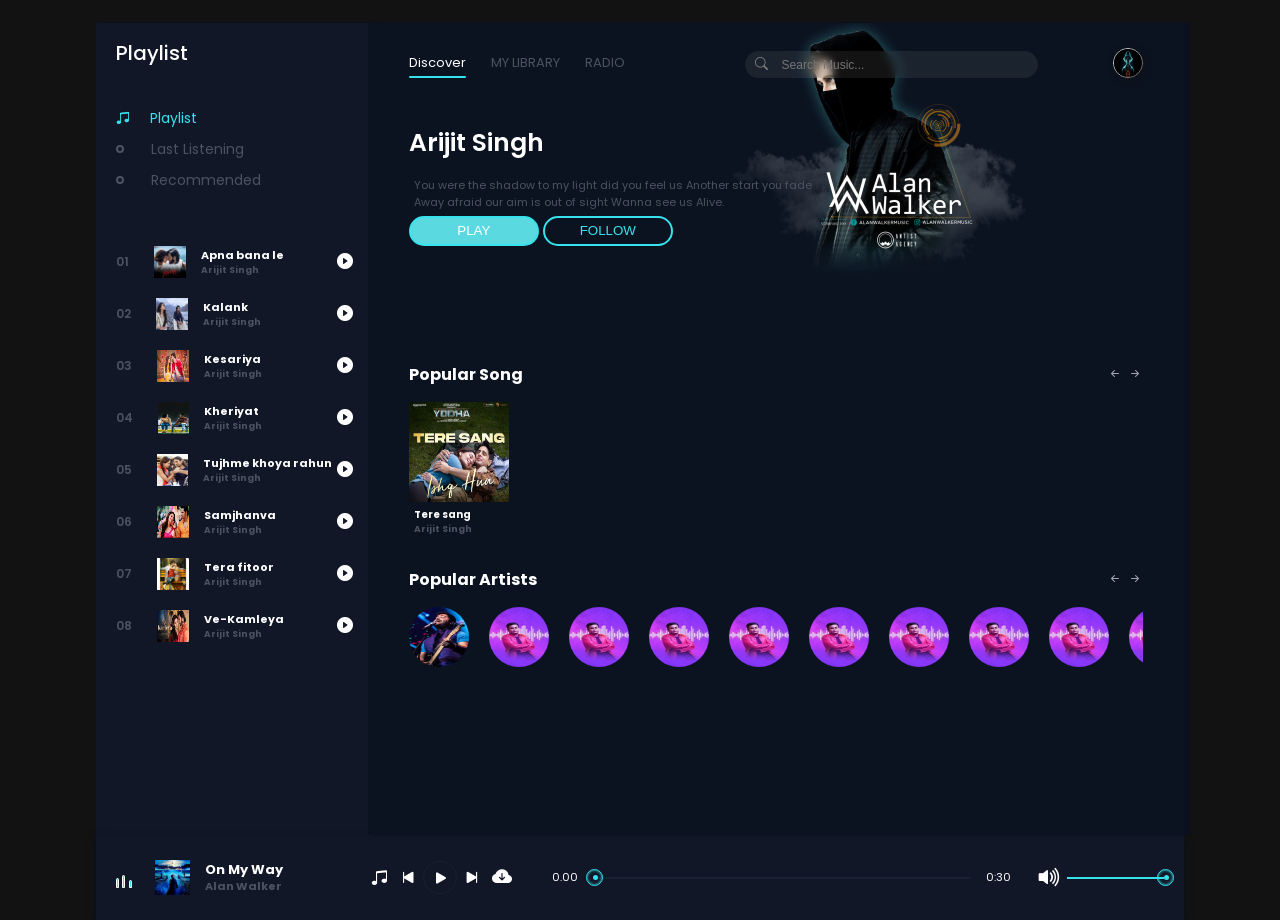
==== arijit.html @ 4837fdac "add new playlist" ====
<!DOCTYPE html>
<html lang="en">
<head>
    <meta charset="UTF-8">
    <meta name="viewport" content="width=device-width, initial-scale=1.0">
    <link rel="stylesheet" href="https://cdn.jsdelivr.net/npm/bootstrap-icons@1.13.1/font/bootstrap-icons.min.css">
    <link rel="stylesheet" href="style.css">
    <title>Music-Player</title>
</head>
<body>
    <header>
        <div class="menu_side">
            <h1>Playlist</h1>
            <div class="playlist">
                <h4 class="active"><span></span><i class="bi bi-music-note-beamed"></i>Playlist</h4>
                <h4><span></span><i class="bi bi-music-note-beamed"></i>Last Listening</h4>
                <h4><span></span><i class="bi bi-music-note-beamed"></i>Recommended</h4>
            </div>
            <div class="menu_song">
                <li class="songItem">
                    <span>01</span>
                    <img src="img/1.jpg" alt="">
                    <h5>On My Way <br> 
                        <div class="subtitle">Alan Walker</div>
                    </h5>
                    <i class="bi playListPlay bi-play-circle-fill" id="1"></i>
                </li>
                <li class="songItem">
                    <span>02</span>
                    <img src="img/2.jpg" alt="">
                    <h5>On My Way <br> 
                        <div class="subtitle">Alan Walker</div>
                    </h5>
                    <i class="bi playListPlay bi-play-circle-fill" id="2"></i>
                </li>
                <li class="songItem">
                    <span>03</span>
                    <img src="img/3.jpg" alt="">
                    <h5>On My Way <br> 
                        <div class="subtitle">Alan Walker</div>
                    </h5>
                    <i class="bi playListPlay bi-play-circle-fill" id="3"></i>
                </li>
                <li class="songItem">
                    <span>04</span>
                    <img src="img/4.jpg" alt=""> 
                    <h5>On My Way <br> 
                        <div class="subtitle">Alan Walker</div>
                    </h5>
                    <i class="bi playListPlay bi-play-circle-fill" id="4"></i>
                </li>
                <li class="songItem">
                    <span>05</span>
                    <img src="img/5.jpg" alt="">
                    <h5>On My Way <br> 
                        <div class="subtitle">Alan Walker</div>
                    </h5>
                    <i class="bi playListPlay bi-play-circle-fill" id="5"></i>
                </li>
                <li class="songItem">
                    <span>06</span>
                    <img src="img/6.jpg" alt="">
                    <h5>On My Way <br> 
                        <div class="subtitle">Alan Walker</div>
                    </h5>
                    <i class="bi playListPlay bi-play-circle-fill" id="6"></i>
                </li>
                <li class="songItem">
                    <span>07</span>
                    <img src="img/7.jpg" alt="">
                    <h5>On My Way <br> 
                        <div class="subtitle">Alan Walker</div>
                    </h5>
                    <i class="bi playListPlay bi-play-circle-fill" id="7"></i>
                </li>
                <li class="songItem">
                    <span>08</span>
                    <img src="img/8.jpg" alt="">
                    <h5>On My Way <br> 
                        <div class="subtitle">Alan Walker</div>
                    </h5>
                    <i class="bi playListPlay bi-play-circle-fill" id="8"></i>
                </li>
                <!-- <li class="songItem">
                    <span>09</span>
                    <img src="img/7.jpg" alt="">
                    <h5>On My Way <br> 
                        <div class="subtitle">Alan Walker</div>
                    </h5>
                    <i class="bi playListPlay bi-play-circle-fill" id="9"></i>
                </li>
                <li class="songItem">
                    <span>10</span>
                    <img src="img/7.jpg" alt="">
                    <h5>On My Way <br> 
                        <div class="subtitle">Alan Walker</div>
                    </h5>
                    <i class="bi playListPlay bi-play-circle-fill" id="10"></i>
                </li> -->
            </div>
        </div>

        <div class="song_side">
            <nav>
                <ul>
                    <li>Discover <span></span></li>
                    <li>MY LIBRARY</li>
                    <li>RADIO</li>
                </ul>
                <div class="search">
                    <i class="bi bi-search"></i>
                    <input type="text" placeholder="Search Music...">
                </div>
                <div class="user">
                    <img src="img/monkey-d-luffy.png" alt="">
                </div>
            </nav>
            <div class="content">
                <h1>Arijit Singh</h1>
                <p>You were the shadow to my light did you feel us Another start you fade <br> Away afraid our aim is out of sight Wanna see us Alive.</p>
                <div class="buttons">
                    <button>PLAY</button>
                    <button>FOLLOW</button>
                </div>
            </div>

            <div class="popular_song">
                <div class="h4">
                    <h4>Popular Song</h4>
                    <div class="btn_s">
                        <i class="bi bi-arrow-left-short" id="pop_song_left"></i>
                        <i class="bi bi-arrow-right-short"id="pop_song_right"></i>
                    </div>
                </div>
                <div class="pop_song">
                    <li class="songItem">
                    <div class="img_play"> 
                        <img src="img/0.jpg" alt="">
                        <i class="bi playListPlay bi-play-circle-fill" id="9"></i>
                    </div>
                    <h5>On My Way<br> 
                        <div class="subtitle">Alan Walker</div>
                    </h5>
                    </li>
                    <!-- <li class="songItem">
                    <div class="img_play">
                        <img src="img/0.jpg" alt="">
                        <i class="bi playListPlay bi-play-circle-fill" id="10"></i>
                    </div>
                    <h5>On My Way<br> 
                        <div class="subtitle">Alan Walker</div>
                    </h5>
                    </li>
                    <li class="songItem">
                    <div class="img_play">
                        <img src="img/0.jpg" alt="">
                        <i class="bi playListPlay bi-play-circle-fill" id="11"></i>
                    </div>
                    <h5>On My Way<br> 
                        <div class="subtitle">Alan Walker</div>
                    </h5>
                    </li>
                    <li class="songItem">
                    <div class="img_play">
                        <img src="img/0.jpg" alt="">
                        <i class="bi playListPlay bi-play-circle-fill" id="12"></i>
                    </div>
                    <h5>On My Way<br> 
                        <div class="subtitle">Alan Walker</div>
                    </h5>
                    </li>
                    <li class="songItem">
                    <div class="img_play">
                        <img src="img/0.jpg" alt="">
                        <i class="bi playListPlay bi-play-circle-fill" id="13"></i>
                    </div>
                    <h5>On My Way<br> 
                        <div class="subtitle">Alan Walker</div>
                    </h5>
                    </li>
                    <li class="songItem">
                    <div class="img_play">
                        <img src="img/0.jpg" alt="">
                        <i class="bi playListPlay bi-play-circle-fill" id="14"></i>
                    </div>
                    <h5>On My Way<br> 
                        <div class="subtitle">Alan Walker</div>
                    </h5>
                    </li>
                    <li class="songItem">
                    <div class="img_play">
                        <img src="img/0.jpg" alt="">
                        <i class="bi playListPlay bi-play-circle-fill" id="15"></i>
                    </div>
                    <h5>On My Way<br> 
                        <div class="subtitle">Alan Walker</div>
                    </h5>
                    </li>
                    <li class="songItem">
                    <div class="img_play">
                        <img src="img/0.jpg" alt="">
                        <i class="bi playListPlay bi-play-circle-fill" id="16"></i>
                    </div>
                    <h5>On My Way<br> 
                        <div class="subtitle">Alan Walker</div>
                    </h5>
                    </li>
                    <li class="songItem">
                    <div class="img_play">
                        <img src="img/0.jpg" alt="">
                        <i class="bi playListPlay bi-play-circle-fill" id="17"></i>
                    </div>
                    <h5>On My Way<br> 
                        <div class="subtitle">Alan Walker</div>
                    </h5>
                    </li>
                    <li class="songItem">
                    <div class="img_play">
                        <img src="img/0.jpg" alt="">
                        <i class="bi playListPlay bi-play-circle-fill" id="18"></i>
                    </div>
                    <h5>On My Way<br> 
                        <div class="subtitle">Alan Walker</div>
                    </h5>
                    </li> -->
                    <!-- <li class="songItem">
                    <div class="img_play">
                        <img src="img/0.jpg" alt="">
                        <i class="bi playListPlay bi-play-circle-fill" id="19"></i>
                    </div>
                    <h5>On My Way<br> 
                        <div class="subtitle">Alan Walker</div>
                    </h5>
                    </li>
                    <li class="songItem">
                    <div class="img_play">
                        <img src="img/0.jpg" alt="">
                        <i class="bi playListPlay bi-play-circle-fill" id="20"></i>
                    </div>
                    <h5>On My Way<br> 
                        <div class="subtitle">Alan Walker</div>
                    </h5>
                    </li> -->

                </div>
            </div>
            <div class="popular_artists">
                <div class="h4">
                    <h4>Popular Artists</h4>
                    <div class="btn_s">
                        <i class="bi bi-arrow-left-short" id="pop_art_left"></i>
                        <i class="bi bi-arrow-right-short" id="pop_art_right"></i>
                    </div>
                </div>
                <div class="item">
                    <li>
                        <a href="arijit.html"><img src="img/arijit.jpg" alt=""></a>
                    </li>
                    <li>
                        <img src="img/A.R. Rehman.jpg" alt="">
                    </li>
                    <li>
                        <img src="img/A.R. Rehman.jpg" alt="">
                    </li>
                    <li>
                        <img src="img/A.R. Rehman.jpg" alt="">
                    </li>
                    <li>
                        <img src="img/A.R. Rehman.jpg" alt="">
                    </li>
                    <li>
                        <img src="img/A.R. Rehman.jpg" alt="">
                    </li>
                    <li>
                        <img src="img/A.R. Rehman.jpg" alt="">
                    </li>
                    <li>
                        <img src="img/A.R. Rehman.jpg" alt="">
                    </li>
                    <li>
                        <img src="img/A.R. Rehman.jpg" alt="">
                    </li> 
                    <li>
                        <img src="img/A.R. Rehman.jpg" alt="">
                    </li>               
                    <li>
                        <img src="img/A.R. Rehman.jpg" alt="">
                    </li>
                    <li>
                        <img src="img/A.R. Rehman.jpg" alt="">
                    </li>
                    <li>
                        <img src="img/A.R. Rehman.jpg" alt="">
                    </li>
                    <li>
                        <img src="img/A.R. Rehman.jpg" alt="">
                    </li>
                </div>
            </div>
        </div>




        <div class="master_play">
            <div class="wave" id="wave">
                <div class="wave1"></div>
                <div class="wave1"></div>
                <div class="wave1"></div>
            </div>
            <img src="img/0.jpg" alt="" id="poster_master_play">
            <h5 id="title">
                On My Way
                <div class="subtitle">Alan Walker</div>
            </h5>
            <div class="icon">
                <i class="bi shuffle bi-music-note-beamed">next</i>
                <i class="bi bi-skip-start-fill" id="back"></i>
                <i class="bi bi-play-fill" id="masterPlay"></i>
                <i class="bi bi-skip-end-fill" id="next"></i>
                <a href="" download id="download_music"><i class="bi bi-cloud-arrow-down-fill"></i></a>
            </div>
            <span id="currentStart">0.00</span>
            <div class="bar">
                <input type="range" id="seek" min="0" max="100">
                <div class="bar2" id="bar2"></div>
                <div class="dot"></div>
            </div>
            <span id="currentEnd">0:30</span>
            <div class="vol">
                <i class="bi bi-volume-up-fill" id="vol_icon"></i>
                <input type="range" min="0" max="100" id="vol">
                <div class="vol_bar"></div>
                <div class="dot" id="vol_dot"></div>
            </div>
        </div>
    </header>

    <script src="arijit.js"></script>
</body>
</html>
---- style.css ----
/* Google font */

@import url('https://fonts.googleapis.com/css2?family=Poppins:wght@100;200;300;400;500;600;700;800;900&display=swap');

* {
    margin: 0;
    padding: 0;
    box-sizing: border-box;
}

body {
    font-family: 'Poppins', sans-serif;
    width: 100%;
    height: 100vh;
    background: #121213;
    display: grid;
    place-items: center;
}

header {
    position: relative;
    width: 85%;
    height: 95%;
    /* border: 1px solid #fff; */
    color: white;
    display: flex;
    flex-wrap: wrap;
}

header .menu_side, .song_side {
    width: 25%;
    height: 95%;
    /* border: 1px solid #fff; */
    background: #111727;
    box-shadow: 5px 0px 2px #090f1f;
}

header .song_side {
    width: 75%;
    background: #0b1320;
}

header .master_play {
    width: 100%;
    height: 10%;
    /* border: 1px solid #fff; */
    background: #111727;
    box-shadow: 0px 3px 8px #090f1f;
}

header .menu_side h1 {
    font-size: 20px;
    margin: 15px 0px 0px 20px;
    font-weight: 500;
}

header .menu_side .playlist {
    margin: 40px 0px 0px 20px; 
}

header .menu_side .playlist h4{
    font-size: 14px; 
    font-weight: 400;
    padding-bottom: 10px;
    color: #4c5262;
    cursor: pointer;
    display: flex;
    align-items: center;
    transition: .3s linear;
}

header .menu_side .playlist h4 span {
    position: relative;
    margin-right: 35px; 
}

header .menu_side .playlist h4 span::before {
    content: '';
    position: absolute;
    width: 4px;
    height: 4px;
    border: 2px solid #4c5262;
    border-radius: 50%;
    top: -4px;
    transition: .3s linear; 
}

header .menu_side .playlist h4:hover {
    color: #fff;
}

header .menu_side .playlist h4:hover span::before {
    border: 2px solid #fff;
    /* width: 20px;
    height: 20px; */
}

header .menu_side .playlist h4 .bi {
    display: none;
}

header .menu_side .playlist .active {
    color: #36e2ec;
}

header .menu_side .playlist .active span {
    display: none;
}

header .menu_side .playlist .active .bi {
    display: flex;
    margin-right: 20px;
}

header .menu_side .menu_song {
    width: 100%;
    height: 440px;
    /* border: 1px solid #fff; */
    margin-top: 40px;
    overflow: auto;
}

header .menu_side .menu_song::-webkit-scrollbar {
    display:none;
}

header .menu_side .menu_song li {
    list-style-type: none;
    position: relative;
    padding: 5px 0px 5px 20px;
    display: flex;
    align-items: center;
    margin-bottom: 10px;
    cursor: pointer;
    transition: .3s linear;
}

header .menu_side .menu_song li:hover {
    background: rgb(105, 105, 105, .1);
}

header .menu_side .menu_song li span{
    font-size: 12px;
    font-weight: 600;
    color: #4c5262;
}

header .menu_side .menu_song li img{
    width: 32px;
    height: 32px;
    margin-left: 25px;
}

header .menu_side .menu_song li h5{
    font-size: 11px;
    margin-left: 15px;
    width: 170px;
    /* border: 1px solid #fff; */
    overflow: hidden;
    text-overflow: ellipsis;
    white-space: nowrap;
}

header .menu_side .menu_song li h5 .subtitle{
    font-size: 9px;
    color: #4c5262; 
}

header .menu_side .menu_song li .bi{
    position: absolute;
    right: 15px; 
}

header .master_play {
    display: flex;
    align-items: center;
    padding: 0px 20px;
    position: sticky;
}

header .master_play .wave {
    width: 30px;
    height: 30px;
    /* border: 1px solid #fff; */
    padding-bottom: 5px;
    display: flex;
    align-items: flex-end;
    margin-right: 10px;
}

header .master_play .wave .wave1 {
    width: 3px;
    height: 10px;
    background: #36e2ec;
    border: 1px solid #fff;
    margin-right: 3px;
    border-radius: 10px 10px 0px 0px;
    animation: unset;
}

header .master_play .wave .wave1:nth-child(2) {
    height: 13px;
    margin-right: 3.5px;
    animation-delay: .4s;
}

header .master_play .wave .wave1:nth-child(3) {
    height: 8px;
    animation-delay: .8s;
}

/* javascript classes */

header .master_play .active1 .wave1 {
    animation: wave .5s linear infinite;
}

header .master_play .active1 .wave1:nth-child(2) {
    animation-delay: .4s;
}

header .master_play .active1 .wave1:nth-child(3) {
    animation-delay: .8s;
}

@keyframes wave {
    0% {        
        height: 10px;
    }
    50% {        
        height: 15px;
    }
    100% {        
        height: 10px;
    }
}

header .master_play img {
    width: 35px;
    height: 35px;
}

header .master_play h5 {
    width: 130px;
    /* border: 1px solid #fff; */
    margin-left: 15px;
    color: #fff;
    line-height: 17px;
    overflow: hidden;
    text-overflow: ellipsis;
    white-space: nowrap;
    font-size: 13px;
}

header .master_play h5 .subtitle{
    font-size: 11px;
    color: #4c5262;
    width: 100%;
    overflow: hidden;
    text-overflow: ellipsis;
    white-space: nowrap;
}

header .master_play .icon {
    font-size: 20px;
    color: #fff;
    margin: 0px 20px 0px 40px;
    display: flex;
    align-items: center;
}

header .master_play .icon .bi {
    cursor: pointer;
    outline: none;
}

header .master_play .icon .shuffle {
    font-size: 17px;
    margin-right: 10px;
    width: 17.5px;
    overflow: hidden;
    display: flex;
    align-items: center;
}

header .master_play .icon #download_music {
    text-decoration: none;
    color: #fff;
    font-size: 20px;
    margin-left: 10px;
}

header .master_play .icon .bi:nth-child(3) {
    border: 1px solid rgb(105, 105, 105, .1);
    border-radius: 50px;
    padding: 1px 5px 0px 7px;
    margin: 0px 5px;
}

header .master_play span {
    color: #fff;
    width: 32px;
    /* border: 1px solid #fff; */
    font-size: 11px;
    font-weight: 400;
}

header .master_play #currentStart {
    margin: 0px 0px 0px 20px;
}

header .master_play .bar {
    position: relative;
    width: 390px;  /* updated by me from 43px to 390px */
    height: 2px;
    background: rgb(105, 105, 170, .1);
    margin: 0px 15px 0px 10px;
}

header .master_play .bar .bar2 {
    position: absolute;
    width: 0%;
    height: 100%;
    background: #36e2ec;
    top: 0;
    transition: 1s linear;
}

header .master_play .bar .dot {
    position: absolute;
    width: 5px;
    height: 5px;
    background: #36e2ec;
    border-radius: 50%;
    left: 0%;
    top: -1.5px;
    transition: 1s linear;
}

header .master_play .bar .dot::before {
    position: absolute;
    content: '';
    width: 15px;
    height: 15px;
    border: 1px solid #36e2ec;
    border-radius: 50%;
    left: -7px;
    top: -6.5px;
    box-shadow: inset 0px 0px 3px #36e2ec;
}

header .master_play .bar input {
    position: absolute;
    width: 100%;
    top: -7px;
    left: 0;
    cursor: pointer;
    z-index: 999999999999999999999999999999999999;
    /* transition: 3s linear; */
    opacity: 0;
}

header .master_play .vol {
    position: relative;
    width: 100px;
    height: 2px;
    background: rgb(105, 105, 170, .1);
    margin-left: 50px;
}

header .master_play .vol .bi {
    position: absolute;
    color: #fff;
    font-size: 25px;
    top: -17px;
    left: -30px;
}

header .master_play .vol input {
    position: absolute;
    width: 100%;
    top: -6px;
    left: 0;
    cursor: pointer;
    z-index: 9999999999999999999999999999999;
    opacity: 0;
}

header .master_play .vol .vol_bar {
    position: absolute;
    background: #36e2ec;
    width: 100%;
    height: 100%;
    top: 0;
    transition: 1s linear;
}

header .master_play .vol .dot {
    position: absolute;
    width: 5px;
    height: 5px;
    background: #36e2ec;
    border-radius: 50%;
    left: 100%;
    top: -1.5px;
    transition: 1s linear;
}

header .master_play .vol .dot::before {
    content: '';
    position: absolute;
    width: 15px;
    height: 15px;
    border: 1px solid #36e2ec;
    border-radius: 50%;
    left: -7px;
    top: -6.5px;
    box-shadow: inset 0px 0px 3px #36e2ec;
}

header .song_side {
    z-index: 2;
}

header .song_side::before {
    content: '';
    position: absolute;
    width: 75%;
    height: 250px;
    background: url(bg.png);
    background-size: auto;
    background-position: 70% center;
    background-repeat: no-repeat;
    z-index: -1;
}

header .song_side nav {
    width: 90%;
    height: 10%;
    /* border: 1px solid #fff; */
    margin: auto;
    display: flex;
    align-items: center;
    justify-content: space-between;
}

header .song_side nav ul {
    display: flex;
}

header .song_side nav ul li {
    list-style: none;
    position: relative;
    font-size: 13px;
    color: #4c5262;
    margin-right: 25px;
    cursor: pointer;
    transition: .3s linear;
}

header .song_side nav ul li:hover {
    color: #fff;
}

header .song_side nav ul li:nth-child(1) {
    color: #fff;
}

header .song_side nav ul li span {
    position: absolute;
    width: 100%;
    height: 2.5px;
    background: #36e2ec;
    bottom: -5px;
    left: 0;
    border-radius: 20px;
}

header .song_side nav .search {
    position: relative;
    width: 40%;
    padding: 1px 10px;
    border-radius: 20px;
    /* border: 1px solid #fff; */
    color: gray;
}

header .song_side nav .search::before {
    content: '';
    position: absolute;
    width: 100%;
    height: 100%;
    background: rgb(184, 184, 184, .1);
    border-radius: 20px;
    backdrop-filter: blur(5px);
    z-index: -1;
}

header .song_side nav .search .bi {
    font-size: 13px;
    padding: 3px 0px 0px 10px;
}

header .song_side nav .search input {
    background: none;
    border: none;
    outline: none;
    padding: 0px 10px;
    color: #fff;
    font-size: 12px;
}

header .song_side nav .user {
    position: relative;
    width: 30px;
    height: 30px;
    border: 1px solid #fff;
    border-radius: 50%;
}

header .song_side nav .user img {
    width: 100%;
    height: 100%;
    border-radius: 50%;
    box-shadow: 2px 2px 8px #121213;
}

header .song_side .content {
    width:90%;
    height: 30%;
    /* border: 1px solid #fff; */
    margin: auto;
    padding-top: 20px;
}

header .song_side .content h1 {
    font-size: 25px;
    font-weight: 600;
}

header .song_side .content p {
    font-size: 11px;
    font-weight: 400;
    color: #4c5262;
    margin: 5px;
}

header .song_side .content p {
    margin-top: 15px;
} 

header .song_side .content .buttons button {
    width: 130px;
    height: 30px;
    border: 2px solid #36e2ec;
    outline: none;
    border-radius: 20px;
    background: #5adae0;
    color: #fff;
    cursor: pointer;
    transition: .3s linear;
} 

header .song_side .content .buttons button:hover {
    background: none;
    color: #36e2ec;
} 

header .song_side .content .buttons button:nth-child(2) {
    background: none;
    color: #36e2ec;
} 

header .song_side .content .buttons button:nth-child(2):hover {
    background: #36e2ec;
    color: #fff;
} 

header .song_side .popular_song {
    width: 90%;
    height: auto;
    margin: auto;
    margin-top: 15px;
    /* border: 1px solid #fff; */
}

header .song_side .popular_song .h4 {
    display: flex;
    align-items: center;
    justify-content: space-between;
}

header .song_side .popular_song .h4 .bi {
    color: #a4a8b4;
    cursor: pointer;
    transition: .3s linear;
}

header .song_side .popular_song .h4 .bi:hover {
    color: #fff;
}

header .song_side .popular_song .pop_song {
    width: 100%;
    height: 150px;
    margin-top: 15px;
    display: flex;
    /* border: 1px solid #fff; */
    overflow: auto;
    scroll-behavior: smooth;
}

header .song_side .popular_song .pop_song::-webkit-scrollbar {
    display: none;
}

header .song_side .popular_song .pop_song li {
    min-width: 100px;
    height: 140px;
    list-style-type: none;
    margin-right: 10px;
    transition: .3s linear;
}

header .song_side .popular_song .pop_song li:hover {
    background: rgb(105, 105, 170, .1);
}

header .song_side .popular_song .pop_song li .img_play {
    position: relative;
    width: 100px;
    height: 100px;
    display: flex;
    align-items: center;
    justify-content: center;
}

header .song_side .popular_song .pop_song li .img_play img {
    width: 100%;
    height: 100%;
}

header .song_side .popular_song .pop_song li .img_play .bi {
    position: absolute;
    font-size: 20px;
    cursor: pointer;
    transition: .3s linear;
    opacity: 0;
}

header .song_side .popular_song .pop_song li:hover .img_play .bi {
    opacity: 1;
}

header .song_side .popular_song .pop_song li h5 {
    padding: 5px 0px 0px 5px;
    line-height: 15px;
    font-size: 10px;
    width: 100px;
    overflow: hidden;
    white-space: nowrap;
    text-overflow: ellipsis;
}

header .song_side .popular_song .pop_song li h5 .subtitle {
    font-size: 9px;
    overflow: hidden;
    white-space: nowrap;
    text-overflow: ellipsis;
    color: #4c5262;
}

header .song_side .popular_artists {
    width: 90%;
    height: auto;
    /* border: 1px solid #fff; */
    margin: auto;
    margin-top: 15px;
}

header .song_side .popular_artists .h4 {
    display: flex;
    align-items: center;
    justify-content: space-between;
}

header .song_side .popular_artists .h4 .bi {
    color: #a4a8b4;
    cursor: pointer;
    transition: .3s linear;
}

header .song_side .popular_artists .h4 .bi:hover {
    color: #fff;
}

header .song_side .popular_artists .pop_song {
    width: 100%;
    height: 150px;
    margin-top: 15px;
    display: flex;
    /* border: 1px solid #fff; */
    overflow: auto;
    scroll-behavior: smooth;
}

header .song_side .popular_artists .pop_song::-webkit-scrollbar {
    display: none;
}

header .song_side .popular_artists .pop_song li {
    min-width: 100px;
    height: 140px;
    list-style-type: none;
    margin-right: 10px;
    transition: .3s linear;
}

header .song_side .popular_artists .item {
    width: 100%;
    height: 100px; /* changed by % to px */
    margin-top: 15px;
    display: flex;
    /* border: 1px solid #fff; */
    overflow: auto;
    scroll-behavior: smooth;
}

header .song_side .popular_artists .item::-webkit-scrollbar {
    display: none;
}

header .song_side .popular_artists .item li {
    list-style-type: none;
    position: relative;
    min-width: 60px;
    height: 60px;
    border-radius: 50%;
    margin-right: 20px;
    cursor: pointer;
}

header .song_side .popular_artists .item li img {
    width: 100%;
    height: 100%;
    border-radius: 50%;
}
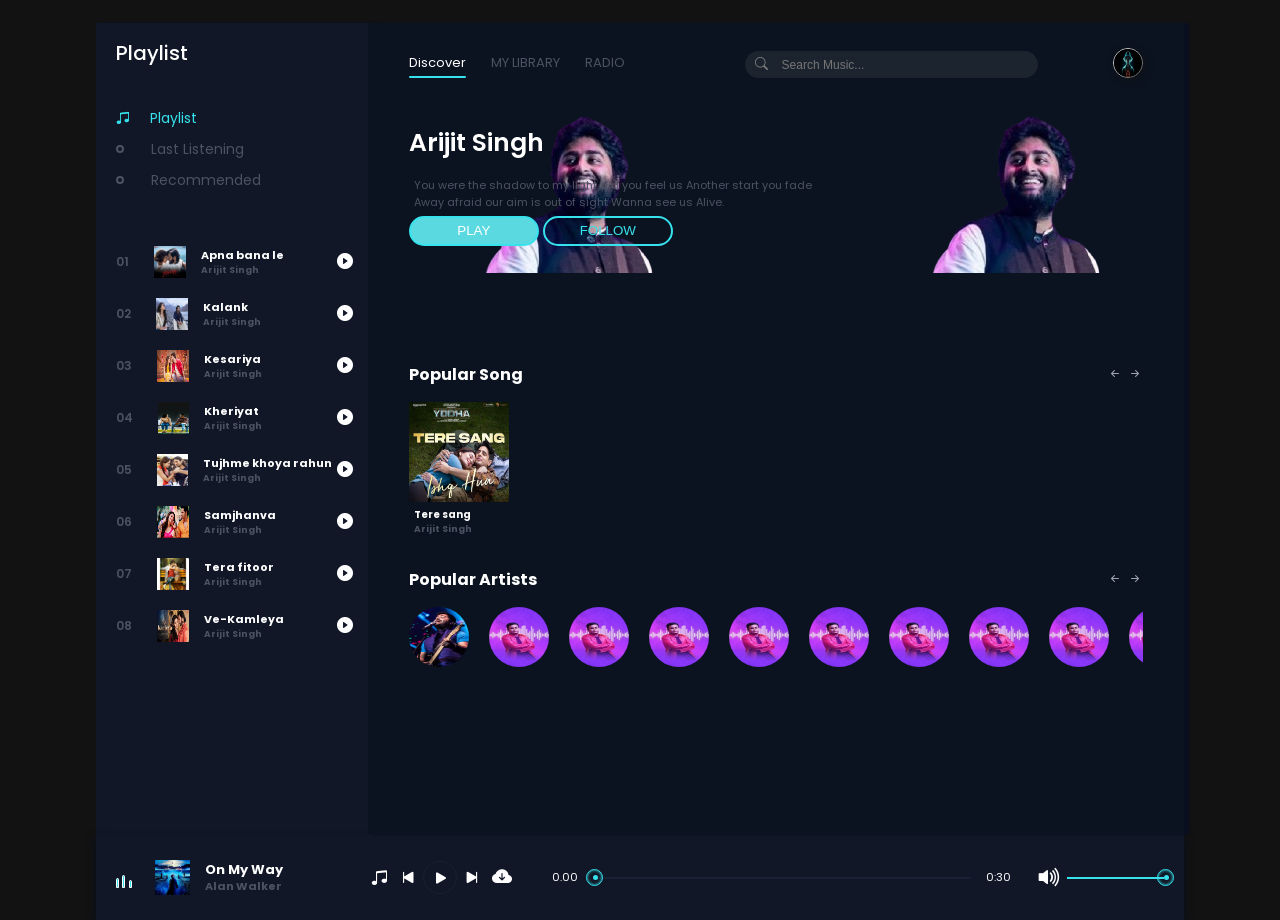
==== commit 6c35bc5d: "styling the search features" ====
--- a/arijit.html
+++ b/arijit.html
@@ -6,6 +6,11 @@
     <link rel="stylesheet" href="https://cdn.jsdelivr.net/npm/bootstrap-icons@1.13.1/font/bootstrap-icons.min.css">
     <link rel="stylesheet" href="style.css">
     <title>Music-Player</title>
+    <style>
+        header .song_side::before {
+            background: url(arijit_bg.png);
+}
+    </style>
 </head>
 <body>
     <header>
--- a/style.css
+++ b/style.css
@@ -496,6 +496,53 @@
     z-index: -1;
 }
 
+header .song_side nav .search .search_results {
+    position: absolute;
+    width: 100%;
+    height: 200px;
+    /* border: 1px solid #fff; */
+    margin-top: 10px;
+    border-radius: 10px;
+    overflow: auto;
+}
+
+header .song_side nav .search .search_results::-webkit-scrollbar {
+    display: none;
+}
+
+header .song_side nav .search .search_results .card {
+    width: 100%;
+    height: 45px;
+    /* border: 1px solid #fff; */
+    display: flex;
+    align-items: center;
+    background: rgb(184, 184, 184, .1);
+    margin-bottom: 5px;
+    text-decoration: none;
+}
+
+header .song_side nav .search .search_results .card img{
+    width: 35px;
+    height: 35px;
+    border-radius: 5px;
+}
+
+header .song_side nav .search .search_results .card .content{
+    width: 80%;
+    height: 100%;
+    /* border: 1px solid #fff; */
+    padding: 0;
+    font-size: 13px;
+    font-weight: 600;
+    color: #fff;
+}
+
+header .song_side nav .search .search_results .card .content .subtitle{
+    font-size: 11px;
+    color: #a4a8b4;
+    font-weight: 500;
+}
+
 header .song_side nav .search .bi {
     font-size: 13px;
     padding: 3px 0px 0px 10px;
